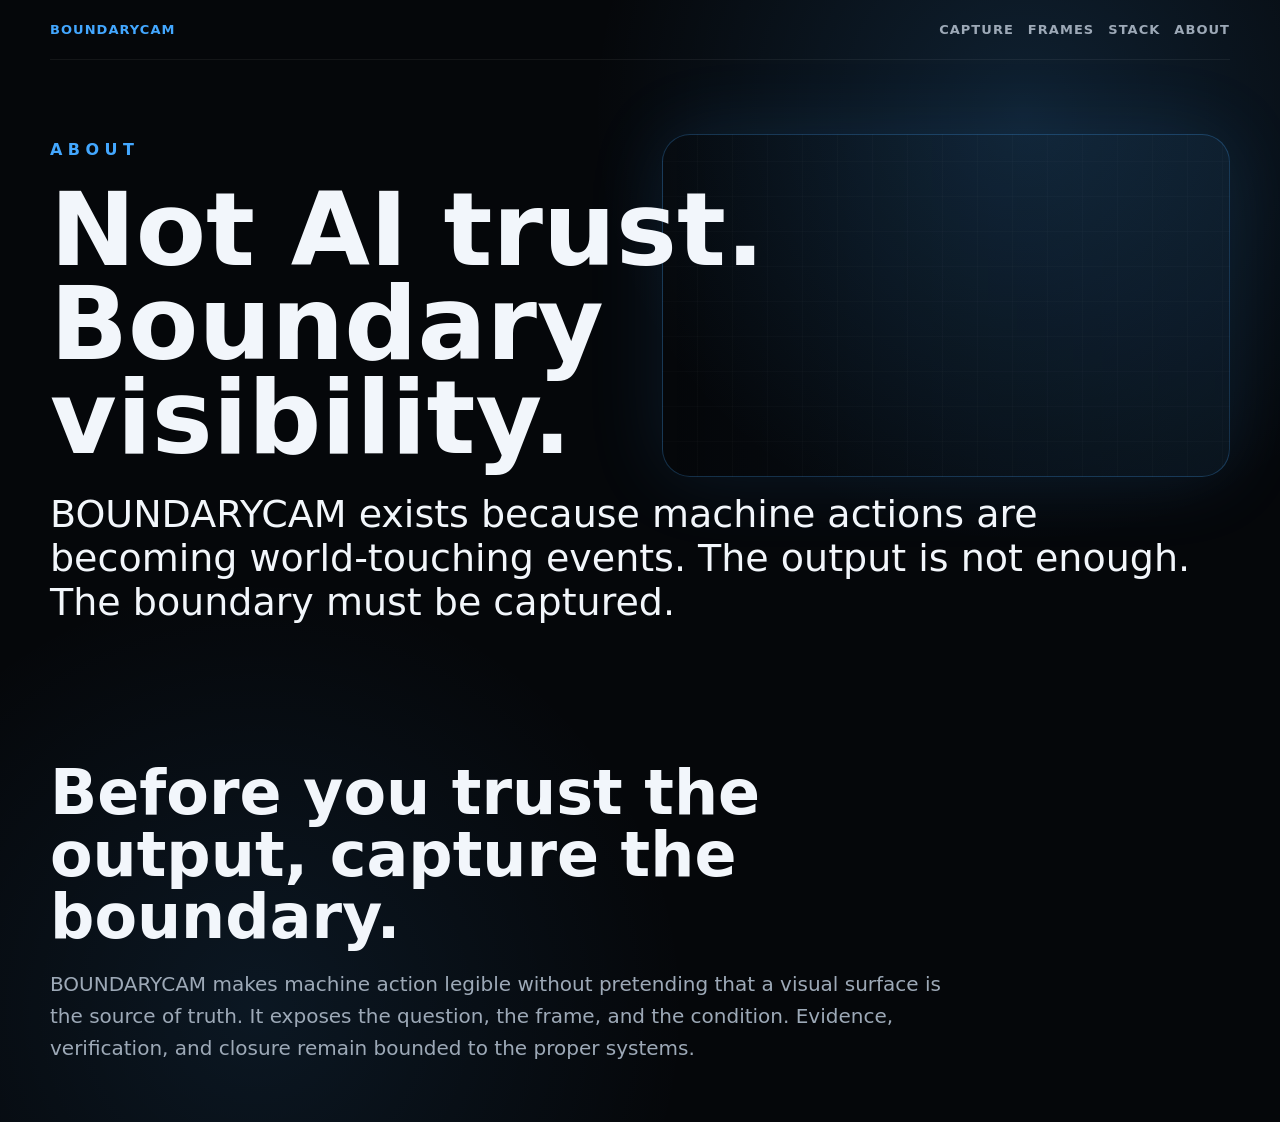
==== pages/about.html @ 064195c1 "Expand BOUNDARYCAM into public control stack" ====
<!doctype html>

<html lang="en">
<head>
  <meta charset="utf-8">
  <meta name="viewport" content="width=device-width,initial-scale=1">
  <title>About · BOUNDARYCAM</title>
  <link rel="stylesheet" href="../styles.css">
</head>
<body>
  <main>
    <nav class="nav">
      <a href="../">BOUNDARYCAM</a>
      <a href="capture.html">Capture</a>
      <a href="frames.html">Frames</a>
      <a href="stack.html">Stack</a>
      <a href="about.html">About</a>
    </nav>


<section class="hero small">
  <div class="mark">ABOUT</div>
  <h1>Not AI trust. Boundary visibility.</h1>
  <p class="lead">BOUNDARYCAM exists because machine actions are becoming world-touching events. The output is not enough. The boundary must be captured.</p>
</section>

<section class="question">
  <h2>Before you trust the output, capture the boundary.</h2>
  <p>BOUNDARYCAM makes machine action legible without pretending that a visual surface is the source of truth. It exposes the question, the frame, and the condition. Evidence, verification, and closure remain bounded to the proper systems.</p>
</section>


  </main>
</body>
</html>
---- styles.css ----
:root {
--bg: #05070a;
--panel: #0b1118;
--line: #263445;
--text: #f2f6fb;
--muted: #9da9b7;
--blue: #43a7ff;
--green: #75e3b5;
--amber: #ffd36a;
--red: #ff6b6b;
}

* { box-sizing: border-box; }

body {
margin: 0;
background:
radial-gradient(circle at 80% 10%, rgba(67,167,255,.16), transparent 30%),
radial-gradient(circle at 20% 90%, rgba(67,167,255,.10), transparent 30%),
var(--bg);
color: var(--text);
font-family: ui-sans-serif, system-ui, -apple-system, BlinkMacSystemFont, "Segoe UI", sans-serif;
}

main {
width: min(1180px, calc(100% - 32px));
margin: 0 auto;
}

.nav {
display: flex;
gap: 14px;
align-items: center;
padding: 22px 0;
border-bottom: 1px solid rgba(255,255,255,.06);
}

.nav a {
color: var(--muted);
text-decoration: none;
font-weight: 800;
font-size: 13px;
letter-spacing: .08em;
text-transform: uppercase;
}

.nav a:first-child {
color: var(--blue);
margin-right: auto;
}

.hero {
min-height: 72vh;
display: flex;
flex-direction: column;
justify-content: center;
padding: 80px 0 56px;
position: relative;
}

.hero.small {
min-height: 42vh;
}

.hero:after {
content: "";
position: absolute;
inset: 12% 0 auto auto;
width: 48%;
height: 55%;
border: 1px solid rgba(67,167,255,.25);
background:
linear-gradient(90deg, transparent, rgba(67,167,255,.08)),
repeating-linear-gradient(0deg, transparent 0 34px, rgba(255,255,255,.035) 35px),
repeating-linear-gradient(90deg, transparent 0 34px, rgba(255,255,255,.035) 35px);
border-radius: 28px;
box-shadow: 0 0 80px rgba(67,167,255,.12);
z-index: -1;
}

.mark {
letter-spacing: .34em;
font-weight: 900;
color: var(--blue);
margin-bottom: 24px;
}

h1 {
font-size: clamp(48px, 8vw, 108px);
line-height: .92;
margin: 0;
max-width: 900px;
}

.lead {
font-size: clamp(22px, 3vw, 38px);
margin: 26px 0 0;
}

.sub {
font-size: 18px;
line-height: 1.65;
color: var(--muted);
max-width: 820px;
}

.actions {
display: flex;
gap: 12px;
flex-wrap: wrap;
margin-top: 28px;
}

.actions a,
.capture-panel button {
color: var(--text);
border: 1px solid var(--line);
background: rgba(255,255,255,.04);
text-decoration: none;
padding: 12px 16px;
border-radius: 999px;
font-weight: 900;
cursor: pointer;
}

.actions a:first-child,
.capture-panel button {
border-color: rgba(67,167,255,.55);
box-shadow: 0 0 28px rgba(67,167,255,.18);
}

.strip {
display: grid;
grid-template-columns: repeat(6, 1fr);
gap: 1px;
border: 1px solid var(--line);
background: var(--line);
border-radius: 18px;
overflow: hidden;
}

.strip span {
background: rgba(11,17,24,.9);
padding: 18px 12px;
text-align: center;
font-size: 11px;
letter-spacing: .16em;
color: var(--muted);
}

.question {
padding: 82px 0 38px;
max-width: 900px;
}

.question h2,
.section-head h2,
.stack h2 {
font-size: clamp(34px, 5vw, 62px);
line-height: 1;
margin: 0 0 18px;
}

.question p {
font-size: 20px;
line-height: 1.6;
color: var(--muted);
}

.frames {
padding: 32px 0 80px;
}

.section-head p {
color: var(--blue);
text-transform: uppercase;
letter-spacing: .2em;
font-weight: 900;
}

.cards {
display: grid;
grid-template-columns: repeat(5, minmax(220px, 1fr));
gap: 16px;
overflow-x: auto;
padding-bottom: 8px;
}

.cards.wide {
grid-template-columns: repeat(7, minmax(240px, 1fr));
}

.card {
min-width: 220px;
background: linear-gradient(180deg, rgba(16,25,36,.98), rgba(7,10,15,.98));
border: 1px solid var(--line);
border-radius: 22px;
padding: 18px;
box-shadow: 0 20px 60px rgba(0,0,0,.28);
}

.card.closed { border-color: rgba(117,227,181,.45); }
.card.controlled { border-color: rgba(255,211,106,.45); }
.card.incomplete { border-color: rgba(255,107,107,.45); }

.card small {
color: var(--blue);
font-weight: 900;
letter-spacing: .12em;
}

.card h3 {
font-size: 22px;
line-height: 1.1;
min-height: 74px;
}

.rows {
display: grid;
gap: 9px;
margin: 18px 0;
}

.row {
display: flex;
justify-content: space-between;
gap: 18px;
border-bottom: 1px solid rgba(255,255,255,.06);
padding-bottom: 7px;
color: var(--muted);
font-size: 13px;
}

.row b {
color: var(--text);
text-align: right;
}

.status {
display: inline-flex;
padding: 8px 10px;
border-radius: 999px;
font-size: 12px;
font-weight: 900;
letter-spacing: .08em;
border: 1px solid var(--line);
}

.closed .status { color: var(--green); }
.controlled .status { color: var(--amber); }
.incomplete .status { color: var(--red); }

.questionline {
color: var(--muted);
font-size: 14px;
line-height: 1.45;
}

.stack {
padding: 54px 0 84px;
}

.stackgrid {
display: grid;
grid-template-columns: repeat(4, 1fr);
gap: 14px;
}

.stackgrid div {
border: 1px solid var(--line);
border-radius: 18px;
padding: 18px;
background: rgba(255,255,255,.035);
}

.stackgrid b {
display: block;
margin-bottom: 8px;
}

.stackgrid span {
color: var(--muted);
}

.capture-panel {
display: grid;
gap: 16px;
max-width: 760px;
padding: 28px;
border: 1px solid var(--line);
border-radius: 24px;
background: rgba(255,255,255,.035);
margin-bottom: 80px;
}

.capture-panel label {
display: grid;
gap: 8px;
color: var(--muted);
font-weight: 800;
text-transform: uppercase;
letter-spacing: .08em;
font-size: 12px;
}

.capture-panel input {
width: 100%;
border: 1px solid var(--line);
border-radius: 14px;
background: rgba(0,0,0,.25);
color: var(--text);
padding: 14px;
font-size: 16px;
}

pre {
white-space: pre-wrap;
color: var(--green);
background: rgba(0,0,0,.35);
border: 1px solid var(--line);
border-radius: 16px;
padding: 16px;
}

footer {
border-top: 1px solid var(--line);
color: var(--muted);
padding: 32px 0 48px;
}

@media (max-width: 860px) {
.nav { flex-wrap: wrap; }
.strip { grid-template-columns: repeat(2, 1fr); }
.stackgrid { grid-template-columns: 1fr; }
.hero:after { display: none; }
}
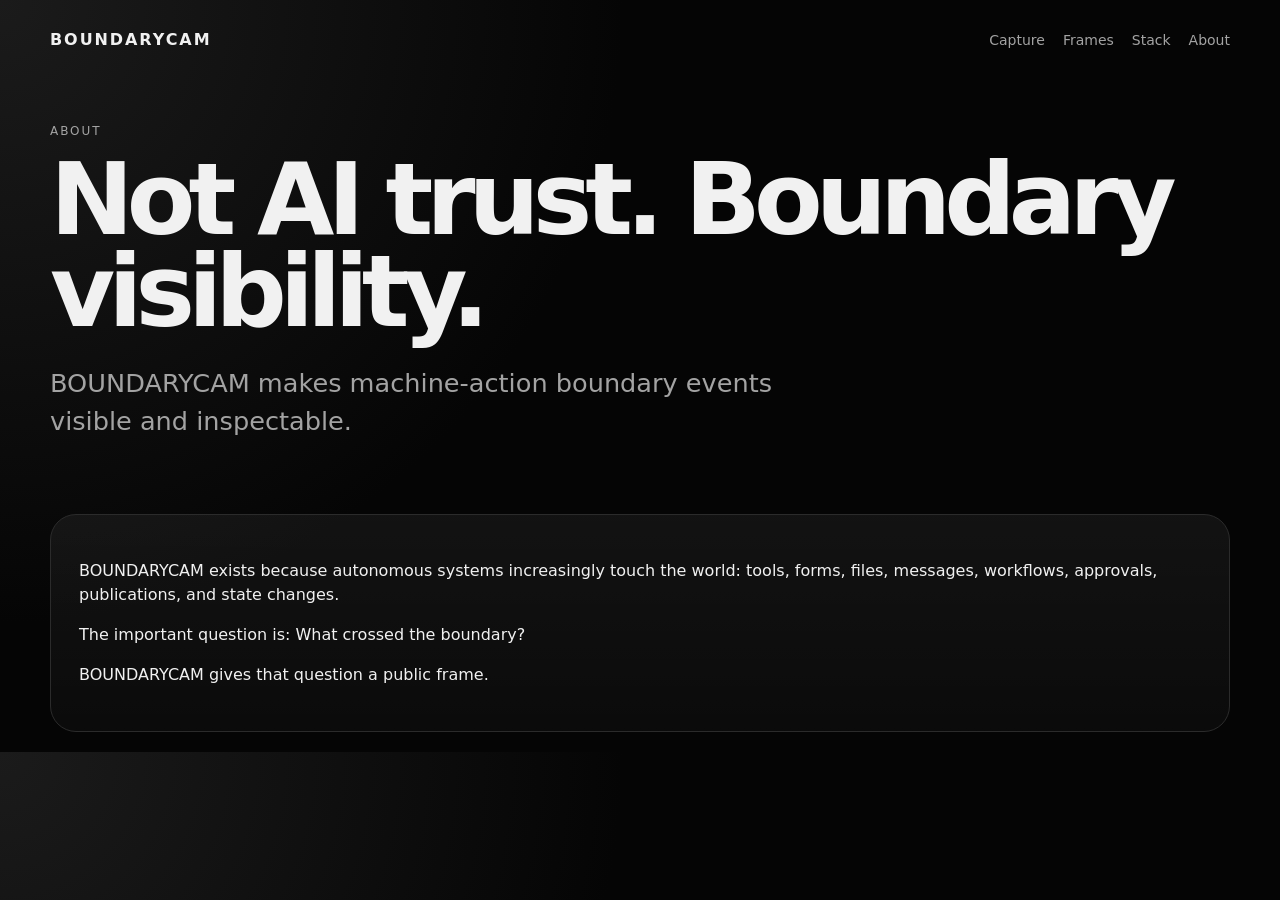
==== commit 2523b7a1: "Open BOUNDARYCAM interactive boundary console" ====
--- a/pages/about.html
+++ b/pages/about.html
@@ -1,35 +1,33 @@
 <!doctype html>
-
 <html lang="en">
 <head>
   <meta charset="utf-8">
-  <meta name="viewport" content="width=device-width,initial-scale=1">
-  <title>About · BOUNDARYCAM</title>
+  <meta name="viewport" content="width=device-width, initial-scale=1">
+  <title>About — BOUNDARYCAM</title>
   <link rel="stylesheet" href="../styles.css">
 </head>
 <body>
-  <main>
-    <nav class="nav">
-      <a href="../">BOUNDARYCAM</a>
-      <a href="capture.html">Capture</a>
-      <a href="frames.html">Frames</a>
-      <a href="stack.html">Stack</a>
-      <a href="about.html">About</a>
+  <header class="shell subhero">
+    <nav class="topbar">
+      <a class="mark" href="../">BOUNDARYCAM</a>
+      <div class="navlinks">
+        <a href="capture.html">Capture</a>
+        <a href="frames.html">Frames</a>
+        <a href="stack.html">Stack</a>
+        <a href="about.html">About</a>
+      </div>
     </nav>
+    <p class="eyebrow">About</p>
+    <h1>Not AI trust. Boundary visibility.</h1>
+    <p class="lead">BOUNDARYCAM makes machine-action boundary events visible and inspectable.</p>
+  </header>
 
-
-<section class="hero small">
-  <div class="mark">ABOUT</div>
-  <h1>Not AI trust. Boundary visibility.</h1>
-  <p class="lead">BOUNDARYCAM exists because machine actions are becoming world-touching events. The output is not enough. The boundary must be captured.</p>
-</section>
-
-<section class="question">
-  <h2>Before you trust the output, capture the boundary.</h2>
-  <p>BOUNDARYCAM makes machine action legible without pretending that a visual surface is the source of truth. It exposes the question, the frame, and the condition. Evidence, verification, and closure remain bounded to the proper systems.</p>
-</section>
-
-
+  <main class="shell">
+    <section class="panel">
+      <p>BOUNDARYCAM exists because autonomous systems increasingly touch the world: tools, forms, files, messages, workflows, approvals, publications, and state changes.</p>
+      <p>The important question is: What crossed the boundary?</p>
+      <p>BOUNDARYCAM gives that question a public frame.</p>
+    </section>
   </main>
 </body>
 </html>
--- a/styles.css
+++ b/styles.css
@@ -1,336 +1,217 @@
 :root {
---bg: #05070a;
---panel: #0b1118;
---line: #263445;
---text: #f2f6fb;
---muted: #9da9b7;
---blue: #43a7ff;
---green: #75e3b5;
---amber: #ffd36a;
---red: #ff6b6b;
+  --bg: #050505;
+  --panel: #111111;
+  --panel2: #171717;
+  --text: #f1f1f1;
+  --muted: #a3a3a3;
+  --line: #2b2b2b;
+  --accent: #ffffff;
 }
 
 * { box-sizing: border-box; }
 
 body {
-margin: 0;
-background:
-radial-gradient(circle at 80% 10%, rgba(67,167,255,.16), transparent 30%),
-radial-gradient(circle at 20% 90%, rgba(67,167,255,.10), transparent 30%),
-var(--bg);
-color: var(--text);
-font-family: ui-sans-serif, system-ui, -apple-system, BlinkMacSystemFont, "Segoe UI", sans-serif;
-}
-
-main {
-width: min(1180px, calc(100% - 32px));
-margin: 0 auto;
-}
-
-.nav {
-display: flex;
-gap: 14px;
-align-items: center;
-padding: 22px 0;
-border-bottom: 1px solid rgba(255,255,255,.06);
-}
-
-.nav a {
-color: var(--muted);
-text-decoration: none;
-font-weight: 800;
-font-size: 13px;
-letter-spacing: .08em;
-text-transform: uppercase;
-}
-
-.nav a:first-child {
-color: var(--blue);
-margin-right: auto;
-}
-
-.hero {
-min-height: 72vh;
-display: flex;
-flex-direction: column;
-justify-content: center;
-padding: 80px 0 56px;
-position: relative;
-}
-
-.hero.small {
-min-height: 42vh;
-}
-
-.hero:after {
-content: "";
-position: absolute;
-inset: 12% 0 auto auto;
-width: 48%;
-height: 55%;
-border: 1px solid rgba(67,167,255,.25);
-background:
-linear-gradient(90deg, transparent, rgba(67,167,255,.08)),
-repeating-linear-gradient(0deg, transparent 0 34px, rgba(255,255,255,.035) 35px),
-repeating-linear-gradient(90deg, transparent 0 34px, rgba(255,255,255,.035) 35px);
-border-radius: 28px;
-box-shadow: 0 0 80px rgba(67,167,255,.12);
-z-index: -1;
+  margin: 0;
+  background: radial-gradient(circle at top left, #1b1b1b, #050505 42%);
+  color: var(--text);
+  font-family: Inter, ui-sans-serif, system-ui, -apple-system, BlinkMacSystemFont, "Segoe UI", sans-serif;
+  line-height: 1.5;
+}
+
+a { color: inherit; }
+
+.shell {
+  width: min(1180px, calc(100% - 40px));
+  margin: 0 auto;
+}
+
+.hero { padding: 28px 0 56px; }
+.subhero { padding: 28px 0 28px; }
+
+.topbar {
+  display: flex;
+  justify-content: space-between;
+  gap: 20px;
+  align-items: center;
+  margin-bottom: 70px;
 }
 
 .mark {
-letter-spacing: .34em;
-font-weight: 900;
-color: var(--blue);
-margin-bottom: 24px;
+  text-decoration: none;
+  font-weight: 800;
+  letter-spacing: 0.12em;
+}
+
+.navlinks {
+  display: flex;
+  flex-wrap: wrap;
+  gap: 18px;
+  color: var(--muted);
+  font-size: 14px;
+}
+
+.navlinks a { text-decoration: none; }
+.navlinks a:hover { color: var(--text); }
+
+.hero-grid {
+  display: grid;
+  grid-template-columns: 1.5fr 0.8fr;
+  gap: 28px;
+  align-items: stretch;
+}
+
+.eyebrow {
+  color: var(--muted);
+  text-transform: uppercase;
+  letter-spacing: 0.16em;
+  font-size: 12px;
+  margin: 0 0 14px;
 }
 
 h1 {
-font-size: clamp(48px, 8vw, 108px);
-line-height: .92;
-margin: 0;
-max-width: 900px;
+  font-size: clamp(44px, 8vw, 100px);
+  line-height: 0.92;
+  margin: 0 0 24px;
+  letter-spacing: -0.07em;
+}
+
+h2 {
+  font-size: clamp(24px, 3vw, 42px);
+  line-height: 1;
+  margin: 0 0 18px;
+  letter-spacing: -0.04em;
 }
 
 .lead {
-font-size: clamp(22px, 3vw, 38px);
-margin: 26px 0 0;
-}
-
-.sub {
-font-size: 18px;
-line-height: 1.65;
-color: var(--muted);
-max-width: 820px;
-}
-
-.actions {
-display: flex;
-gap: 12px;
-flex-wrap: wrap;
-margin-top: 28px;
-}
-
-.actions a,
-.capture-panel button {
-color: var(--text);
-border: 1px solid var(--line);
-background: rgba(255,255,255,.04);
-text-decoration: none;
-padding: 12px 16px;
-border-radius: 999px;
-font-weight: 900;
-cursor: pointer;
-}
-
-.actions a:first-child,
-.capture-panel button {
-border-color: rgba(67,167,255,.55);
-box-shadow: 0 0 28px rgba(67,167,255,.18);
-}
-
-.strip {
-display: grid;
-grid-template-columns: repeat(6, 1fr);
-gap: 1px;
-border: 1px solid var(--line);
-background: var(--line);
-border-radius: 18px;
-overflow: hidden;
-}
-
-.strip span {
-background: rgba(11,17,24,.9);
-padding: 18px 12px;
-text-align: center;
-font-size: 11px;
-letter-spacing: .16em;
-color: var(--muted);
+  color: var(--muted);
+  font-size: clamp(18px, 2vw, 26px);
+  max-width: 780px;
 }
 
 .question {
-padding: 82px 0 38px;
-max-width: 900px;
-}
-
-.question h2,
-.section-head h2,
-.stack h2 {
-font-size: clamp(34px, 5vw, 62px);
-line-height: 1;
-margin: 0 0 18px;
-}
-
-.question p {
-font-size: 20px;
-line-height: 1.6;
-color: var(--muted);
-}
-
-.frames {
-padding: 32px 0 80px;
-}
-
-.section-head p {
-color: var(--blue);
-text-transform: uppercase;
-letter-spacing: .2em;
-font-weight: 900;
-}
-
-.cards {
-display: grid;
-grid-template-columns: repeat(5, minmax(220px, 1fr));
-gap: 16px;
-overflow-x: auto;
-padding-bottom: 8px;
-}
-
-.cards.wide {
-grid-template-columns: repeat(7, minmax(240px, 1fr));
-}
-
-.card {
-min-width: 220px;
-background: linear-gradient(180deg, rgba(16,25,36,.98), rgba(7,10,15,.98));
-border: 1px solid var(--line);
-border-radius: 22px;
-padding: 18px;
-box-shadow: 0 20px 60px rgba(0,0,0,.28);
-}
-
-.card.closed { border-color: rgba(117,227,181,.45); }
-.card.controlled { border-color: rgba(255,211,106,.45); }
-.card.incomplete { border-color: rgba(255,107,107,.45); }
-
-.card small {
-color: var(--blue);
-font-weight: 900;
-letter-spacing: .12em;
-}
-
-.card h3 {
-font-size: 22px;
-line-height: 1.1;
-min-height: 74px;
-}
-
-.rows {
-display: grid;
-gap: 9px;
-margin: 18px 0;
-}
-
-.row {
-display: flex;
-justify-content: space-between;
-gap: 18px;
-border-bottom: 1px solid rgba(255,255,255,.06);
-padding-bottom: 7px;
-color: var(--muted);
-font-size: 13px;
-}
-
-.row b {
-color: var(--text);
-text-align: right;
-}
-
-.status {
-display: inline-flex;
-padding: 8px 10px;
-border-radius: 999px;
-font-size: 12px;
-font-weight: 900;
-letter-spacing: .08em;
-border: 1px solid var(--line);
-}
-
-.closed .status { color: var(--green); }
-.controlled .status { color: var(--amber); }
-.incomplete .status { color: var(--red); }
-
-.questionline {
-color: var(--muted);
-font-size: 14px;
-line-height: 1.45;
-}
-
-.stack {
-padding: 54px 0 84px;
-}
-
-.stackgrid {
-display: grid;
-grid-template-columns: repeat(4, 1fr);
-gap: 14px;
-}
-
-.stackgrid div {
-border: 1px solid var(--line);
-border-radius: 18px;
-padding: 18px;
-background: rgba(255,255,255,.035);
-}
-
-.stackgrid b {
-display: block;
-margin-bottom: 8px;
-}
-
-.stackgrid span {
-color: var(--muted);
-}
-
-.capture-panel {
-display: grid;
-gap: 16px;
-max-width: 760px;
-padding: 28px;
-border: 1px solid var(--line);
-border-radius: 24px;
-background: rgba(255,255,255,.035);
-margin-bottom: 80px;
-}
-
-.capture-panel label {
-display: grid;
-gap: 8px;
-color: var(--muted);
-font-weight: 800;
-text-transform: uppercase;
-letter-spacing: .08em;
-font-size: 12px;
-}
-
-.capture-panel input {
-width: 100%;
-border: 1px solid var(--line);
-border-radius: 14px;
-background: rgba(0,0,0,.25);
-color: var(--text);
-padding: 14px;
-font-size: 16px;
-}
-
-pre {
-white-space: pre-wrap;
-color: var(--green);
-background: rgba(0,0,0,.35);
-border: 1px solid var(--line);
-border-radius: 16px;
-padding: 16px;
-}
-
-footer {
-border-top: 1px solid var(--line);
-color: var(--muted);
-padding: 32px 0 48px;
+  font-size: clamp(28px, 5vw, 64px);
+  line-height: 1;
+  letter-spacing: -0.06em;
+  margin: 36px 0;
+}
+
+.actions { display: flex; flex-wrap: wrap; gap: 12px; }
+
+.button {
+  border: 1px solid var(--line);
+  background: var(--panel);
+  color: var(--text);
+  text-decoration: none;
+  padding: 12px 16px;
+  border-radius: 999px;
+  font: inherit;
+  cursor: pointer;
+}
+
+.button.primary {
+  background: var(--accent);
+  color: #000;
+  border-color: var(--accent);
+}
+
+.panel, .status-card {
+  background: linear-gradient(180deg, rgba(255,255,255,0.055), rgba(255,255,255,0.025));
+  border: 1px solid var(--line);
+  border-radius: 26px;
+  padding: 28px;
+  margin: 20px 0;
+}
+
+.status-card dl { margin: 0; }
+.status-card div {
+  display: flex;
+  justify-content: space-between;
+  gap: 20px;
+  border-top: 1px solid var(--line);
+  padding: 12px 0;
+}
+.status-card dt { color: var(--muted); }
+.status-card dd { margin: 0; text-align: right; }
+
+.grid { display: grid; gap: 14px; }
+.cards { grid-template-columns: repeat(3, minmax(0, 1fr)); margin-top: 24px; }
+.cards article, .frame-card, .stack-list article {
+  border: 1px solid var(--line);
+  background: var(--panel2);
+  border-radius: 18px;
+  padding: 20px;
+}
+.cards strong, .stack-list strong { display: block; margin-bottom: 8px; }
+.cards span, .stack-list span { color: var(--muted); }
+
+.split {
+  display: grid;
+  grid-template-columns: 1fr 1fr;
+  gap: 32px;
+}
+
+.object-list { padding-left: 18px; color: var(--muted); }
+.object-list li { margin: 8px 0; }
+
+.console-layout {
+  display: grid;
+  grid-template-columns: 0.85fr 1.15fr;
+  gap: 20px;
+  align-items: start;
+}
+
+.console-form label {
+  display: grid;
+  gap: 6px;
+  color: var(--muted);
+  margin-bottom: 12px;
+}
+
+input {
+  width: 100%;
+  border: 1px solid var(--line);
+  border-radius: 12px;
+  padding: 12px;
+  background: #090909;
+  color: var(--text);
+  font: inherit;
+}
+
+.json-output {
+  min-height: 520px;
+  margin: 0;
+  overflow: auto;
+  white-space: pre-wrap;
+  color: #e8e8e8;
+  background: #050505;
+  border: 1px solid var(--line);
+  border-radius: 18px;
+  padding: 20px;
+}
+
+.frame-grid {
+  display: grid;
+  grid-template-columns: repeat(2, minmax(0, 1fr));
+  gap: 18px;
+}
+
+.stack-list {
+  display: grid;
+  gap: 14px;
+}
+
+.small { color: var(--muted); font-size: 13px; }
+.footer {
+  display: flex;
+  justify-content: space-between;
+  gap: 20px;
+  color: var(--muted);
+  border-top: 1px solid var(--line);
+  padding: 26px 0 40px;
+  margin-top: 40px;
 }
 
 @media (max-width: 860px) {
-.nav { flex-wrap: wrap; }
-.strip { grid-template-columns: repeat(2, 1fr); }
-.stackgrid { grid-template-columns: 1fr; }
-.hero:after { display: none; }
-}
+  .hero-grid, .split, .console-layout, .cards, .frame-grid { grid-template-columns: 1fr; }
+  .topbar { align-items: flex-start; flex-direction: column; margin-bottom: 44px; }
+}
